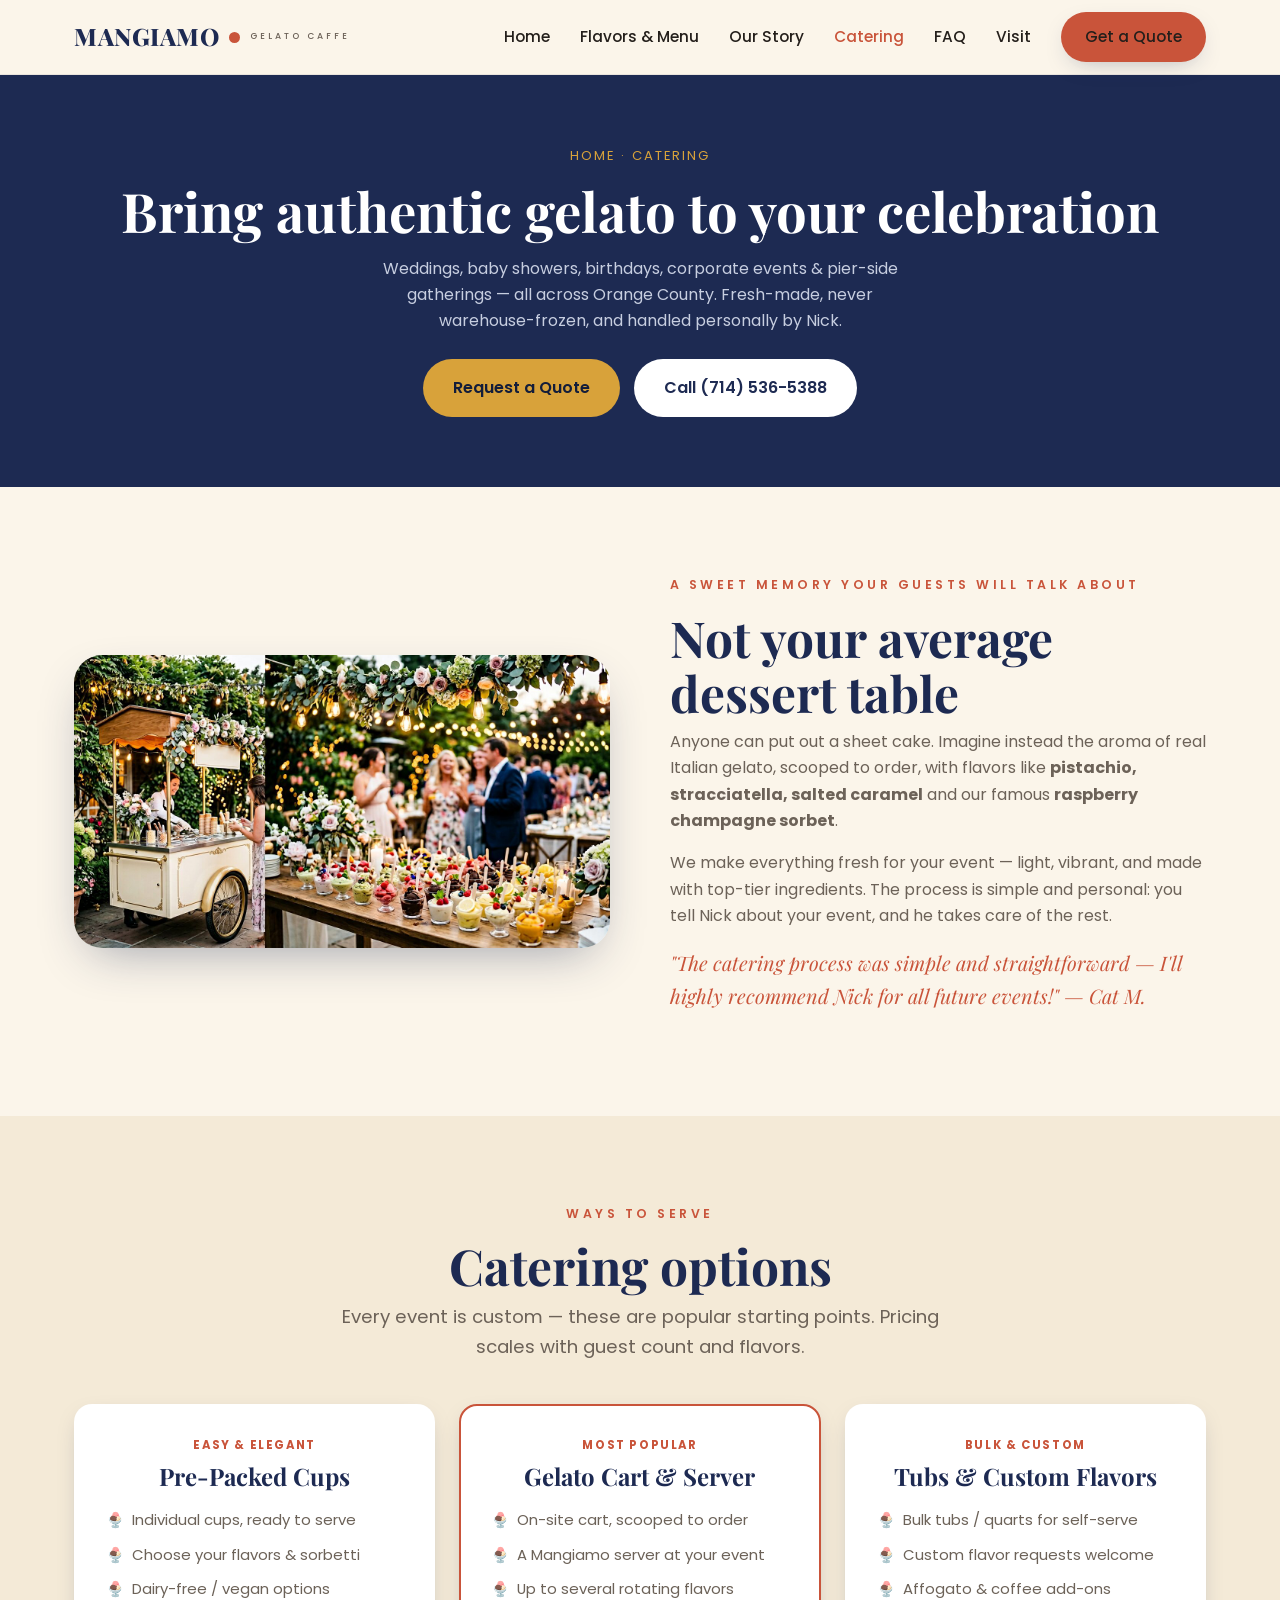
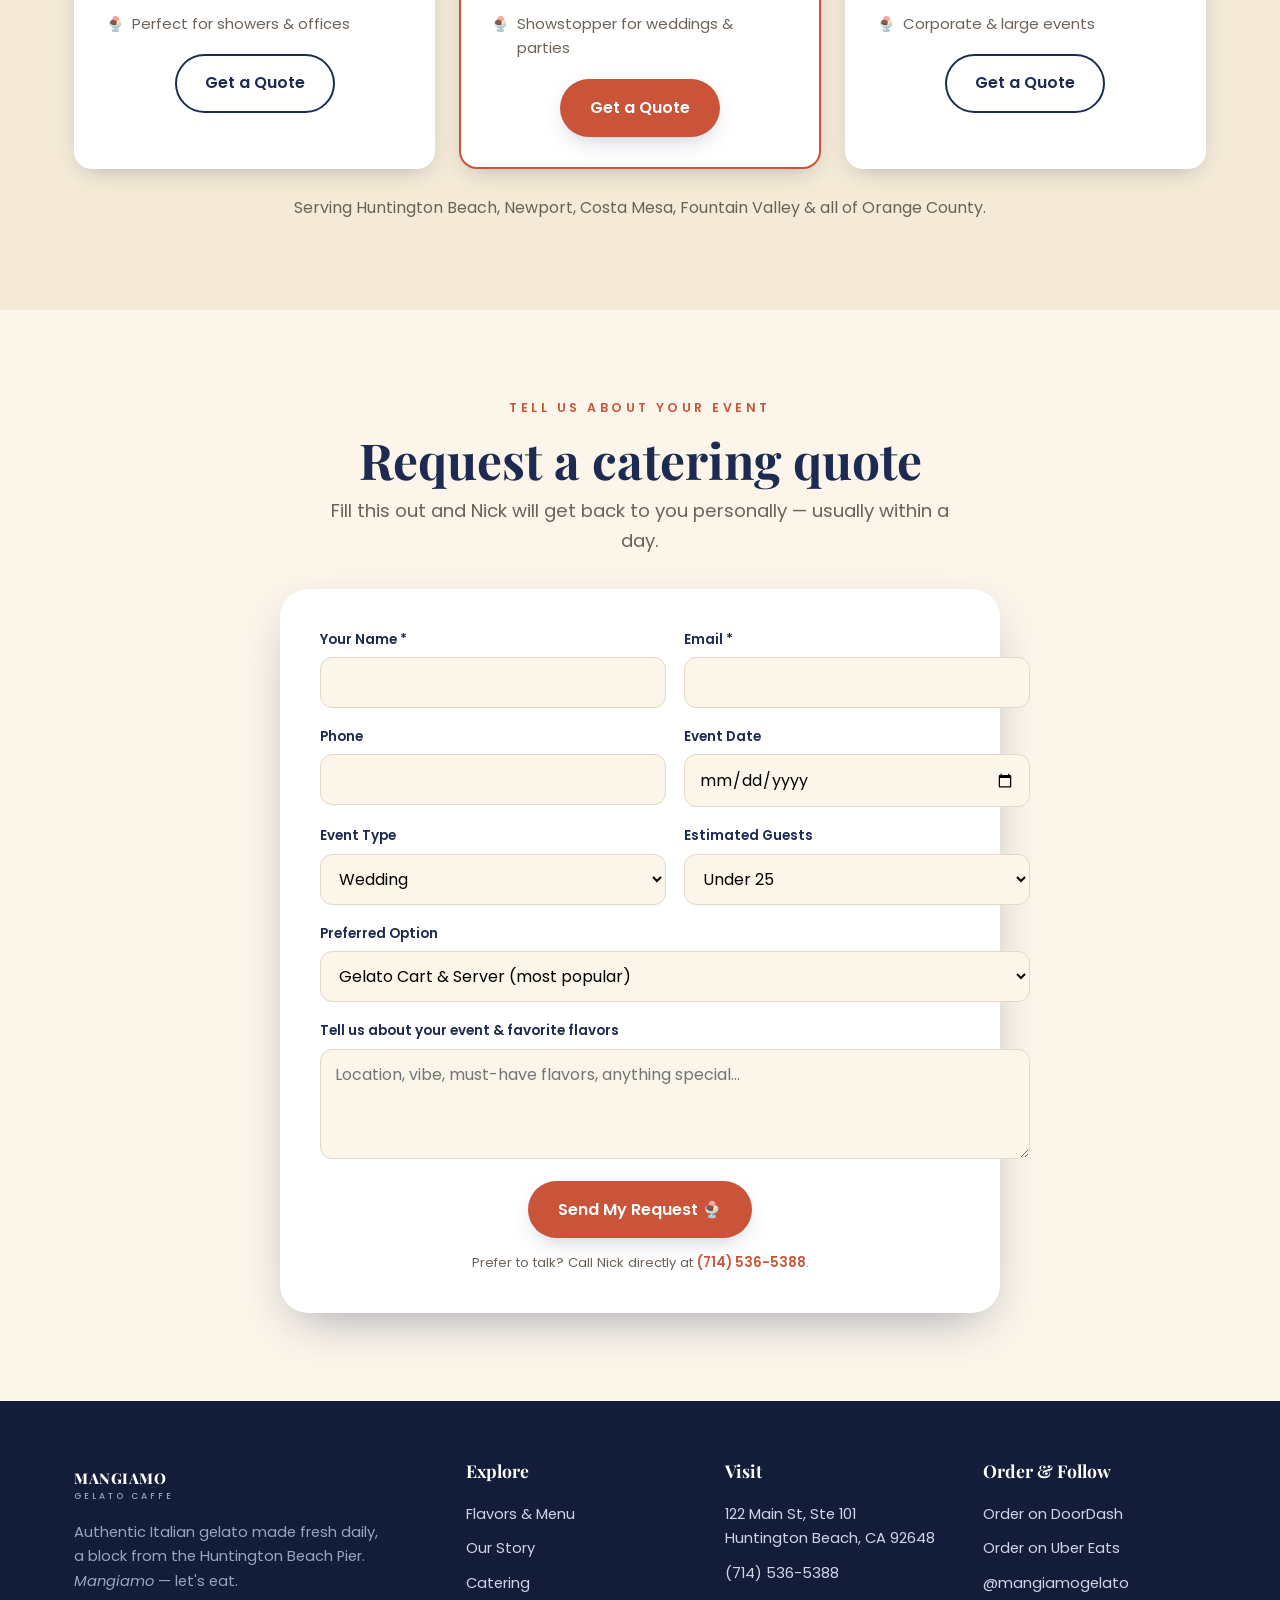
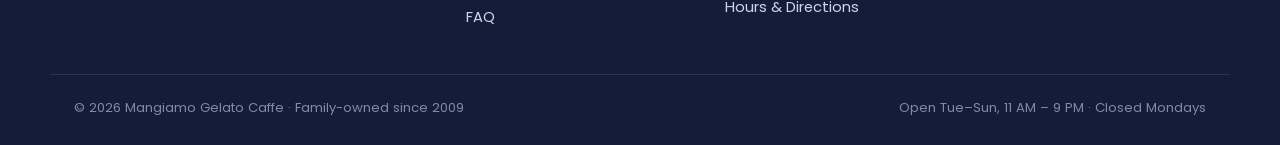
==== catering.html @ 9f04000f "Launch full multi-page Mangiamo Gelato Caffe website - Replace single landing page with 6-page site:" ====
<!DOCTYPE html>
<html lang="en">
<head>
<meta charset="UTF-8">
<meta name="viewport" content="width=device-width, initial-scale=1.0">
<title>Gelato Catering in Orange County | Mangiamo Gelato Caffe</title>
<link rel="icon" href="data:image/svg+xml,%3Csvg xmlns=%22http://www.w3.org/2000/svg%22 viewBox=%220 0 100 100%22%3E%3Ctext y=%22.9em%22 font-size=%2290%22%3E%F0%9F%8D%A6%3C/text%3E%3C/svg%3E">
<meta name="description" content="Authentic Italian gelato catering for weddings, baby showers, birthdays & corporate events across Orange County. Gelato carts, packaged cups & sorbetto. Request a quote — Nick handles every order personally.">
<link rel="preconnect" href="https://fonts.googleapis.com">
<link rel="preconnect" href="https://fonts.gstatic.com" crossorigin>
<link href="https://fonts.googleapis.com/css2?family=Playfair+Display:ital,wght@0,500;0,700;0,800;1,500;1,600&family=Poppins:wght@400;500;600&display=swap" rel="stylesheet">
<link rel="stylesheet" href="css/style.css">
</head>
<body>

<header class="nav">
  <div class="container nav__inner">
    <a href="index.html" class="brand">MANGIAMO<span class="dot"></span><small>Gelato Caffe</small></a>
    <nav class="nav__links">
      <a href="index.html">Home</a>
      <a href="flavors.html">Flavors &amp; Menu</a>
      <a href="story.html">Our Story</a>
      <a href="catering.html" class="active">Catering</a>
      <a href="faq.html">FAQ</a>
      <a href="visit.html">Visit</a>
      <a href="#quote" class="btn btn--primary nav__cta">Get a Quote</a>
    </nav>
    <button class="nav__toggle" aria-label="Menu"><span></span><span></span><span></span></button>
  </div>
</header>

<section class="pagehero" style="padding-bottom:70px">
  <div class="container">
    <div class="crumbs">Home · Catering</div>
    <h1>Bring authentic gelato to your celebration</h1>
    <p>Weddings, baby showers, birthdays, corporate events &amp; pier-side gatherings — all across Orange County. Fresh-made, never warehouse-frozen, and handled personally by Nick.</p>
    <div class="hero__actions" style="justify-content:center;margin-top:24px">
      <a href="#quote" class="btn btn--gold">Request a Quote</a>
      <a href="tel:+17145365388" class="btn btn--light">Call (714) 536-5388</a>
    </div>
  </div>
</section>

<!-- INTRO SPLIT -->
<section class="section">
  <div class="container split">
    <div class="split__media reveal"><img src="assets/catering.jpg" alt="Gelato catering spread at an event"></div>
    <div class="reveal">
      <span class="eyebrow">A Sweet Memory Your Guests Will Talk About</span>
      <h2 class="title">Not your average dessert table</h2>
      <p>Anyone can put out a sheet cake. Imagine instead the aroma of real Italian gelato, scooped to order, with flavors like <strong>pistachio, stracciatella, salted caramel</strong> and our famous <strong>raspberry champagne sorbet</strong>.</p>
      <p>We make everything fresh for your event — light, vibrant, and made with top-tier ingredients. The process is simple and personal: you tell Nick about your event, and he takes care of the rest.</p>
      <p class="signature">"The catering process was simple and straightforward — I'll highly recommend Nick for all future events!" — Cat M.</p>
    </div>
  </div>
</section>

<!-- PACKAGES -->
<section class="section bg-cream2">
  <div class="container center">
    <span class="eyebrow">Ways to Serve</span>
    <h2 class="title">Catering options</h2>
    <p class="lead">Every event is custom — these are popular starting points. Pricing scales with guest count and flavors.</p>
    <div class="packages">
      <div class="pkg reveal">
        <div class="pkg__tag">Easy &amp; Elegant</div>
        <h3>Pre-Packed Cups</h3>
        <ul>
          <li>Individual cups, ready to serve</li>
          <li>Choose your flavors &amp; sorbetti</li>
          <li>Dairy-free / vegan options</li>
          <li>Perfect for showers &amp; offices</li>
        </ul>
        <a href="#quote" class="btn btn--ghost">Get a Quote</a>
      </div>
      <div class="pkg feature reveal">
        <div class="pkg__tag">Most Popular</div>
        <h3>Gelato Cart &amp; Server</h3>
        <ul>
          <li>On-site cart, scooped to order</li>
          <li>A Mangiamo server at your event</li>
          <li>Up to several rotating flavors</li>
          <li>Showstopper for weddings &amp; parties</li>
        </ul>
        <a href="#quote" class="btn btn--primary">Get a Quote</a>
      </div>
      <div class="pkg reveal">
        <div class="pkg__tag">Bulk &amp; Custom</div>
        <h3>Tubs &amp; Custom Flavors</h3>
        <ul>
          <li>Bulk tubs / quarts for self-serve</li>
          <li>Custom flavor requests welcome</li>
          <li>Affogato &amp; coffee add-ons</li>
          <li>Corporate &amp; large events</li>
        </ul>
        <a href="#quote" class="btn btn--ghost">Get a Quote</a>
      </div>
    </div>
    <p class="center" style="margin-top:26px;color:var(--muted)">Serving Huntington Beach, Newport, Costa Mesa, Fountain Valley &amp; all of Orange County.</p>
  </div>
</section>

<!-- QUOTE FORM -->
<section class="section" id="quote">
  <div class="container">
    <div class="center" style="margin-bottom:32px">
      <span class="eyebrow">Tell Us About Your Event</span>
      <h2 class="title">Request a catering quote</h2>
      <p class="lead">Fill this out and Nick will get back to you personally — usually within a day.</p>
    </div>
    <div class="form-wrap">
      <form id="cateringForm">
        <div class="form-grid">
          <div class="field"><label for="name">Your Name *</label><input id="name" name="name" type="text" required></div>
          <div class="field"><label for="email">Email *</label><input id="email" name="email" type="email" required></div>
          <div class="field"><label for="phone">Phone</label><input id="phone" name="phone" type="tel"></div>
          <div class="field"><label for="date">Event Date</label><input id="date" name="date" type="date"></div>
          <div class="field"><label for="type">Event Type</label>
            <select id="type" name="type">
              <option>Wedding</option><option>Baby Shower</option><option>Birthday</option>
              <option>Corporate Event</option><option>Graduation</option><option>Other Celebration</option>
            </select>
          </div>
          <div class="field"><label for="guests">Estimated Guests</label>
            <select id="guests" name="guests">
              <option>Under 25</option><option>25–50</option><option>50–100</option><option>100–200</option><option>200+</option>
            </select>
          </div>
          <div class="field full"><label for="option">Preferred Option</label>
            <select id="option" name="option">
              <option>Gelato Cart &amp; Server (most popular)</option>
              <option>Pre-Packed Cups</option>
              <option>Bulk Tubs / Custom</option>
              <option>Not sure — help me decide</option>
            </select>
          </div>
          <div class="field full"><label for="message">Tell us about your event &amp; favorite flavors</label>
            <textarea id="message" name="message" placeholder="Location, vibe, must-have flavors, anything special…"></textarea></div>
        </div>
        <div style="text-align:center;margin-top:22px">
          <button type="submit" class="btn btn--primary">Send My Request 🍨</button>
        </div>
        <p class="form-note">Prefer to talk? Call Nick directly at <a href="tel:+17145365388" style="color:var(--terracotta);font-weight:600">(714) 536-5388</a>.</p>
        <div class="form-success" id="formSuccess">🎉 Grazie! Your request has been sent. Nick will reach out personally to plan your event. <em>(Demo form — connect to email/CRM to go live.)</em></div>
      </form>
    </div>
  </div>
</section>

<footer class="footer">
  <div class="container footer__grid">
    <div>
      <a href="index.html" class="brand">MANGIAMO<span class="dot"></span><small>Gelato Caffe</small></a>
      <p>Authentic Italian gelato made fresh daily, a block from the Huntington Beach Pier. <em>Mangiamo</em> — let's eat.</p>
    </div>
    <div><h4>Explore</h4>
      <a href="flavors.html">Flavors &amp; Menu</a><a href="story.html">Our Story</a>
      <a href="catering.html">Catering</a><a href="faq.html">FAQ</a></div>
    <div><h4>Visit</h4>
      <a href="https://maps.google.com/?q=Mangiamo+Gelato+Caffe+122+Main+St+Huntington+Beach">122 Main St, Ste 101<br>Huntington Beach, CA 92648</a>
      <a href="tel:+17145365388">(714) 536-5388</a><a href="visit.html">Hours &amp; Directions</a></div>
    <div><h4>Order &amp; Follow</h4>
      <a href="https://www.doordash.com/store/mangiamo-gelato-caffe-huntington-beach-37883809/" target="_blank" rel="noopener">Order on DoorDash</a>
      <a href="https://www.ubereats.com/" target="_blank" rel="noopener">Order on Uber Eats</a>
      <a href="https://instagram.com/mangiamogelato" target="_blank" rel="noopener">@mangiamogelato</a></div>
  </div>
  <div class="container footer__bottom">
    <span>© 2026 Mangiamo Gelato Caffe · Family-owned since 2009</span>
    <span>Open Tue–Sun, 11 AM – 9 PM · Closed Mondays</span>
  </div>
</footer>

<script src="js/main.js"></script>
</body>
</html>
---- css/style.css ----
/* ===================================================================
   MANGIAMO GELATO CAFFE — Design System
   Hivemind Brand Eng. · "Authentic Italian gelato, made fresh daily,
   a block from the pier."
   =================================================================== */

:root{
  /* Brand palette */
  --navy:#1d2a52;          /* from the storefront wordmark */
  --navy-deep:#131d3a;
  --terracotta:#c9543a;    /* warm Italian terracotta */
  --terracotta-dark:#a83f2a;
  --pistachio:#8aa05a;
  --pistachio-soft:#aebd86;
  --cream:#fbf5ea;
  --cream-2:#f4ead7;
  --gold:#d8a23a;
  --ink:#241f1b;
  --muted:#6c6258;
  --white:#ffffff;
  --shadow:0 18px 50px -18px rgba(29,42,82,.45);
  --shadow-sm:0 8px 24px -10px rgba(29,42,82,.35);
  --radius:18px;
  --radius-lg:28px;
  --maxw:1180px;
  --serif:"Playfair Display", Georgia, "Times New Roman", serif;
  --sans:"Poppins", "Segoe UI", system-ui, -apple-system, sans-serif;
}

*{box-sizing:border-box;margin:0;padding:0}
html{scroll-behavior:smooth}
body{
  font-family:var(--sans);
  color:var(--ink);
  background:var(--cream);
  line-height:1.65;
  -webkit-font-smoothing:antialiased;
  overflow-x:hidden;
}
img{max-width:100%;display:block}
a{color:inherit;text-decoration:none}
h1,h2,h3,h4{font-family:var(--serif);line-height:1.12;color:var(--navy);font-weight:700}
.serif{font-family:var(--serif)}

/* layout helpers */
.container{width:100%;max-width:var(--maxw);margin:0 auto;padding:0 24px}
.section{padding:88px 0}
.section--tight{padding:56px 0}
.center{text-align:center}
.eyebrow{
  font-size:.78rem;letter-spacing:.28em;text-transform:uppercase;
  font-weight:600;color:var(--terracotta);margin-bottom:14px;display:block;
}
.lead{font-size:1.15rem;color:var(--muted);max-width:60ch}
.center .lead{margin-left:auto;margin-right:auto}
h2.title{font-size:clamp(2rem,4.4vw,3.1rem);margin-bottom:8px}
h3{font-size:1.4rem}

/* buttons */
.btn{
  display:inline-flex;align-items:center;gap:.5em;
  padding:14px 28px;border-radius:50px;font-weight:600;font-size:1rem;
  cursor:pointer;border:2px solid transparent;transition:.25s ease;
  font-family:var(--sans);
}
.btn--primary{background:var(--terracotta);color:#fff;box-shadow:var(--shadow-sm)}
.btn--primary:hover{background:var(--terracotta-dark);transform:translateY(-2px)}
.btn--navy{background:var(--navy);color:#fff}
.btn--navy:hover{background:var(--navy-deep);transform:translateY(-2px)}
.btn--ghost{background:transparent;color:var(--navy);border-color:var(--navy)}
.btn--ghost:hover{background:var(--navy);color:#fff}
.btn--light{background:#fff;color:var(--navy)}
.btn--light:hover{transform:translateY(-2px);box-shadow:var(--shadow-sm)}
.btn--gold{background:var(--gold);color:var(--navy-deep)}
.btn--gold:hover{filter:brightness(1.05);transform:translateY(-2px)}

/* ===== NAV ===== */
.nav{
  position:sticky;top:0;z-index:50;
  background:rgba(251,245,234,.92);backdrop-filter:blur(10px);
  border-bottom:1px solid rgba(29,42,82,.08);
}
.nav__inner{display:flex;align-items:center;justify-content:space-between;height:74px}
.brand{display:flex;align-items:center;gap:10px;font-family:var(--serif);font-weight:800;
  font-size:1.5rem;color:var(--navy);letter-spacing:.5px}
.brand .dot{width:11px;height:11px;border-radius:50%;background:var(--terracotta)}
.brand small{display:block;font-family:var(--sans);font-weight:500;font-size:.55rem;
  letter-spacing:.34em;color:var(--muted);text-transform:uppercase;margin-top:-2px}
.nav__links{display:flex;align-items:center;gap:30px}
.nav__links a{font-weight:500;font-size:.96rem;color:var(--ink);transition:color .2s}
.nav__links a:hover,.nav__links a.active{color:var(--terracotta)}
.nav__cta{padding:10px 22px;font-size:.9rem}
.nav__toggle{display:none;background:none;border:0;cursor:pointer;flex-direction:column;gap:5px}
.nav__toggle span{width:26px;height:2.5px;background:var(--navy);border-radius:2px;transition:.3s}

/* ===== HERO ===== */
.hero{
  position:relative;min-height:92vh;display:flex;align-items:center;
  color:#fff;overflow:hidden;
}
.hero__bg{position:absolute;inset:0;z-index:-2}
.hero__bg img{width:100%;height:100%;object-fit:cover}
.hero__bg::after{content:"";position:absolute;inset:0;
  background:linear-gradient(100deg,rgba(19,29,58,.82) 0%,rgba(19,29,58,.45) 45%,rgba(19,29,58,.12) 100%)}
.hero__content{max-width:640px;padding:40px 0}
.hero .eyebrow{color:var(--gold)}
.hero h1{color:#fff;font-size:clamp(2.6rem,6vw,4.6rem);line-height:1.04;text-shadow:0 4px 30px rgba(0,0,0,.3)}
.hero h1 em{font-style:italic;color:var(--gold)}
.hero p{font-size:1.2rem;margin:22px 0 32px;max-width:50ch;color:#f3ede2}
.hero__actions{display:flex;gap:14px;flex-wrap:wrap}
.hero__badge{position:absolute;right:36px;bottom:36px;z-index:3;
  background:rgba(251,245,234,.95);color:var(--navy);border-radius:50%;
  width:128px;height:128px;display:grid;place-items:center;text-align:center;
  font-family:var(--serif);font-weight:700;line-height:1.1;padding:14px;
  box-shadow:var(--shadow);transform:rotate(-8deg)}
.hero__badge b{display:block;font-size:1.8rem;color:var(--terracotta)}
.hero__badge span{font-size:.62rem;letter-spacing:.18em;text-transform:uppercase;
  font-family:var(--sans);color:var(--muted);font-weight:600}

/* ===== STRIP / value props ===== */
.valuestrip{background:var(--navy);color:#fff}
.valuestrip .container{display:grid;grid-template-columns:repeat(4,1fr);gap:20px;
  padding-top:38px;padding-bottom:38px}
.vp{text-align:center;padding:8px}
.vp .ico{font-size:1.8rem;display:block;margin-bottom:8px}
.vp b{display:block;font-family:var(--serif);font-size:1.05rem;margin-bottom:2px}
.vp span{font-size:.86rem;color:#c7cee0}

/* ===== generic two-col ===== */
.split{display:grid;grid-template-columns:1fr 1fr;gap:60px;align-items:center}
.split img{border-radius:var(--radius-lg);box-shadow:var(--shadow)}
.split__media{position:relative}
.split p{margin-bottom:16px;color:var(--muted)}
.split .signature{font-family:var(--serif);font-style:italic;color:var(--terracotta);font-size:1.25rem;margin-top:10px}

/* ===== flavors / cards ===== */
.bg-cream2{background:var(--cream-2)}
.grid-cards{display:grid;grid-template-columns:repeat(3,1fr);gap:26px;margin-top:44px}
.card{background:#fff;border-radius:var(--radius);overflow:hidden;box-shadow:var(--shadow-sm);
  transition:.3s;border:1px solid rgba(29,42,82,.06)}
.card:hover{transform:translateY(-6px);box-shadow:var(--shadow)}
.card__body{padding:24px}
.card h3{margin-bottom:8px}
.card p{color:var(--muted);font-size:.95rem}
.card .pill{display:inline-block;font-size:.72rem;letter-spacing:.12em;text-transform:uppercase;
  font-weight:600;color:var(--terracotta);background:#fbe9e4;padding:5px 12px;border-radius:50px;margin-bottom:12px}

/* flavor chips */
.flavorgrid{display:grid;grid-template-columns:repeat(auto-fill,minmax(190px,1fr));gap:14px;margin-top:36px}
.flavor{display:flex;align-items:center;gap:12px;background:#fff;border-radius:14px;padding:14px 16px;
  box-shadow:var(--shadow-sm);border-left:5px solid var(--pistachio);transition:.2s}
.flavor:hover{transform:translateX(4px)}
.flavor .swatch{width:30px;height:30px;border-radius:50%;flex:0 0 auto;box-shadow:inset 0 0 0 2px rgba(255,255,255,.5)}
.flavor b{font-size:.98rem;color:var(--navy)}
.flavor small{display:block;color:var(--muted);font-size:.78rem}
.tagrow{display:flex;gap:10px;flex-wrap:wrap;justify-content:center;margin-top:28px}
.tag{background:#fff;border:1px solid rgba(29,42,82,.12);border-radius:50px;padding:8px 18px;
  font-size:.85rem;font-weight:500;color:var(--navy)}

/* ===== quote / story band ===== */
.band{background:var(--navy);color:#fff;text-align:center}
.band h2{color:#fff}
.band .quote{font-family:var(--serif);font-style:italic;font-size:clamp(1.4rem,3vw,2.1rem);
  max-width:24ch;margin:0 auto;line-height:1.3}
.band .quote span{color:var(--gold)}
.band cite{display:block;margin-top:20px;font-style:normal;color:#c7cee0;letter-spacing:.1em;font-size:.9rem}

/* ===== reviews ===== */
.reviews{display:grid;grid-template-columns:repeat(3,1fr);gap:24px;margin-top:42px}
.review{background:#fff;border-radius:var(--radius);padding:28px;box-shadow:var(--shadow-sm)}
.review .stars{color:var(--gold);letter-spacing:2px;margin-bottom:12px}
.review p{font-style:italic;color:var(--ink);margin-bottom:14px}
.review b{color:var(--navy)}
.rating-summary{display:flex;gap:36px;justify-content:center;flex-wrap:wrap;margin-top:30px}
.rating-summary div{text-align:center}
.rating-summary b{font-family:var(--serif);font-size:2.2rem;color:var(--terracotta);display:block}
.rating-summary span{font-size:.85rem;color:var(--muted)}

/* ===== CTA banner ===== */
.cta-banner{position:relative;color:#fff;text-align:center;overflow:hidden}
.cta-banner__bg{position:absolute;inset:0;z-index:-2}
.cta-banner__bg img{width:100%;height:100%;object-fit:cover}
.cta-banner__bg::after{content:"";position:absolute;inset:0;background:rgba(19,29,58,.72)}
.cta-banner h2{color:#fff;font-size:clamp(2rem,4vw,3rem)}
.cta-banner p{color:#f0e9dd;max-width:52ch;margin:14px auto 28px}
.cta-banner .hero__actions{justify-content:center}

/* ===== page hero (subpages) ===== */
.pagehero{background:var(--navy);color:#fff;padding:70px 0 60px;text-align:center;position:relative}
.pagehero h1{color:#fff;font-size:clamp(2.2rem,5vw,3.4rem)}
.pagehero p{color:#c7cee0;max-width:56ch;margin:14px auto 0}
.crumbs{font-size:.82rem;color:var(--gold);letter-spacing:.14em;text-transform:uppercase;margin-bottom:14px}

/* ===== story timeline ===== */
.timeline{max-width:760px;margin:40px auto 0;position:relative;padding-left:34px}
.timeline::before{content:"";position:absolute;left:8px;top:6px;bottom:6px;width:3px;
  background:linear-gradient(var(--terracotta),var(--pistachio))}
.tl-item{position:relative;padding:0 0 34px 28px}
.tl-item::before{content:"";position:absolute;left:-30px;top:4px;width:18px;height:18px;border-radius:50%;
  background:var(--terracotta);box-shadow:0 0 0 5px var(--cream)}
.tl-item .yr{font-family:var(--serif);font-weight:700;color:var(--terracotta);font-size:1.1rem}
.tl-item h3{margin:2px 0 6px;font-size:1.25rem}
.tl-item p{color:var(--muted)}

/* ===== catering form ===== */
.form-wrap{background:#fff;border-radius:var(--radius-lg);box-shadow:var(--shadow);padding:40px;max-width:720px;margin:0 auto}
.form-grid{display:grid;grid-template-columns:1fr 1fr;gap:18px}
.field{display:flex;flex-direction:column;gap:6px}
.field.full{grid-column:1/-1}
.field label{font-size:.85rem;font-weight:600;color:var(--navy)}
.field input,.field select,.field textarea{
  font-family:var(--sans);font-size:1rem;padding:12px 14px;border:1.5px solid #e2d8c6;
  border-radius:12px;background:var(--cream);transition:.2s}
.field input:focus,.field select:focus,.field textarea:focus{outline:none;border-color:var(--terracotta);background:#fff}
.field textarea{resize:vertical;min-height:110px}
.form-note{font-size:.82rem;color:var(--muted);margin-top:14px;text-align:center}
.form-success{display:none;background:#eaf3e3;border:1.5px solid var(--pistachio);color:#3f5524;
  border-radius:14px;padding:18px;margin-top:18px;text-align:center;font-weight:500}

/* package cards */
.packages{display:grid;grid-template-columns:repeat(3,1fr);gap:24px;margin-top:42px}
.pkg{background:#fff;border-radius:var(--radius);padding:30px;box-shadow:var(--shadow-sm);text-align:center;
  border:2px solid transparent;transition:.3s}
.pkg.feature{border-color:var(--terracotta);transform:scale(1.03)}
.pkg .pkg__tag{font-size:.72rem;letter-spacing:.14em;text-transform:uppercase;color:var(--terracotta);font-weight:700}
.pkg h3{font-size:1.5rem;margin:8px 0}
.pkg ul{list-style:none;text-align:left;margin:18px 0;display:flex;flex-direction:column;gap:10px}
.pkg li{font-size:.93rem;color:var(--muted);padding-left:26px;position:relative}
.pkg li::before{content:"🍨";position:absolute;left:0}

/* ===== FAQ ===== */
.faq{max-width:820px;margin:36px auto 0}
.faq details{background:#fff;border-radius:14px;margin-bottom:14px;box-shadow:var(--shadow-sm);overflow:hidden}
.faq summary{cursor:pointer;padding:20px 24px;font-weight:600;color:var(--navy);font-size:1.05rem;
  list-style:none;display:flex;justify-content:space-between;align-items:center}
.faq summary::-webkit-details-marker{display:none}
.faq summary::after{content:"+";font-size:1.6rem;color:var(--terracotta);font-weight:400;transition:.2s}
.faq details[open] summary::after{transform:rotate(45deg)}
.faq .faq__body{padding:0 24px 22px;color:var(--muted)}

/* ===== visit / contact ===== */
.visit-grid{display:grid;grid-template-columns:1fr 1fr;gap:46px;align-items:start}
.info-card{background:#fff;border-radius:var(--radius);padding:30px;box-shadow:var(--shadow-sm);margin-bottom:22px}
.info-card h3{margin-bottom:14px}
.info-row{display:flex;gap:12px;margin-bottom:12px;align-items:flex-start}
.info-row .ico{font-size:1.2rem;flex:0 0 auto}
.info-row b{color:var(--navy)}
.hours-list{list-style:none}
.hours-list li{display:flex;justify-content:space-between;padding:7px 0;border-bottom:1px dashed #e6dcc9;font-size:.95rem}
.hours-list li.today{font-weight:700;color:var(--terracotta)}
.mapframe{width:100%;height:100%;min-height:420px;border:0;border-radius:var(--radius);box-shadow:var(--shadow-sm)}
.pier-note{background:var(--pistachio-soft);color:var(--navy-deep);border-radius:14px;padding:16px 20px;
  font-weight:600;display:flex;gap:10px;align-items:center;margin-bottom:22px}

/* delivery buttons */
.delivery-row{display:flex;gap:14px;flex-wrap:wrap;margin-top:18px}
.delivery-btn{display:flex;align-items:center;gap:8px;background:#fff;border:1.5px solid rgba(29,42,82,.14);
  border-radius:50px;padding:11px 22px;font-weight:600;color:var(--navy);transition:.2s}
.delivery-btn:hover{border-color:var(--terracotta);color:var(--terracotta);transform:translateY(-2px)}

/* ===== footer ===== */
.footer{background:var(--navy-deep);color:#cdd4e6;padding:60px 0 26px}
.footer__grid{display:grid;grid-template-columns:1.6fr 1fr 1fr 1fr;gap:36px}
.footer h4{color:#fff;font-family:var(--serif);margin-bottom:16px;font-size:1.1rem}
.footer a{display:block;padding:5px 0;color:#cdd4e6;font-size:.92rem;transition:.2s}
.footer a:hover{color:var(--gold)}
.footer .brand{color:#fff}
.footer .brand small{color:#9aa4c0}
.footer p{font-size:.92rem;color:#9aa4c0;margin-top:12px;max-width:34ch}
.footer__bottom{border-top:1px solid rgba(255,255,255,.1);margin-top:40px;padding-top:22px;
  display:flex;justify-content:space-between;flex-wrap:wrap;gap:10px;font-size:.82rem;color:#8089a8}

/* reveal animation */
.reveal{opacity:0;transform:translateY(28px);transition:opacity .7s ease,transform .7s ease}
.reveal.in{opacity:1;transform:none}

/* ===== responsive ===== */
@media(max-width:920px){
  .split,.visit-grid{grid-template-columns:1fr;gap:34px}
  .grid-cards,.reviews,.packages{grid-template-columns:1fr 1fr}
  .footer__grid{grid-template-columns:1fr 1fr}
  .valuestrip .container{grid-template-columns:1fr 1fr}
}
@media(max-width:680px){
  .nav__links{position:fixed;inset:74px 0 auto 0;background:var(--cream);flex-direction:column;
    padding:24px;gap:18px;border-bottom:1px solid rgba(0,0,0,.08);transform:translateY(-130%);
    transition:transform .3s ease;box-shadow:var(--shadow)}
  .nav__links.open{transform:none}
  .nav__toggle{display:flex}
  .grid-cards,.reviews,.packages,.form-grid{grid-template-columns:1fr}
  .pkg.feature{transform:none}
  .hero__badge{width:104px;height:104px;right:18px;bottom:18px}
  .section{padding:60px 0}
  .hero__actions .btn{flex:1 1 auto;justify-content:center}
}
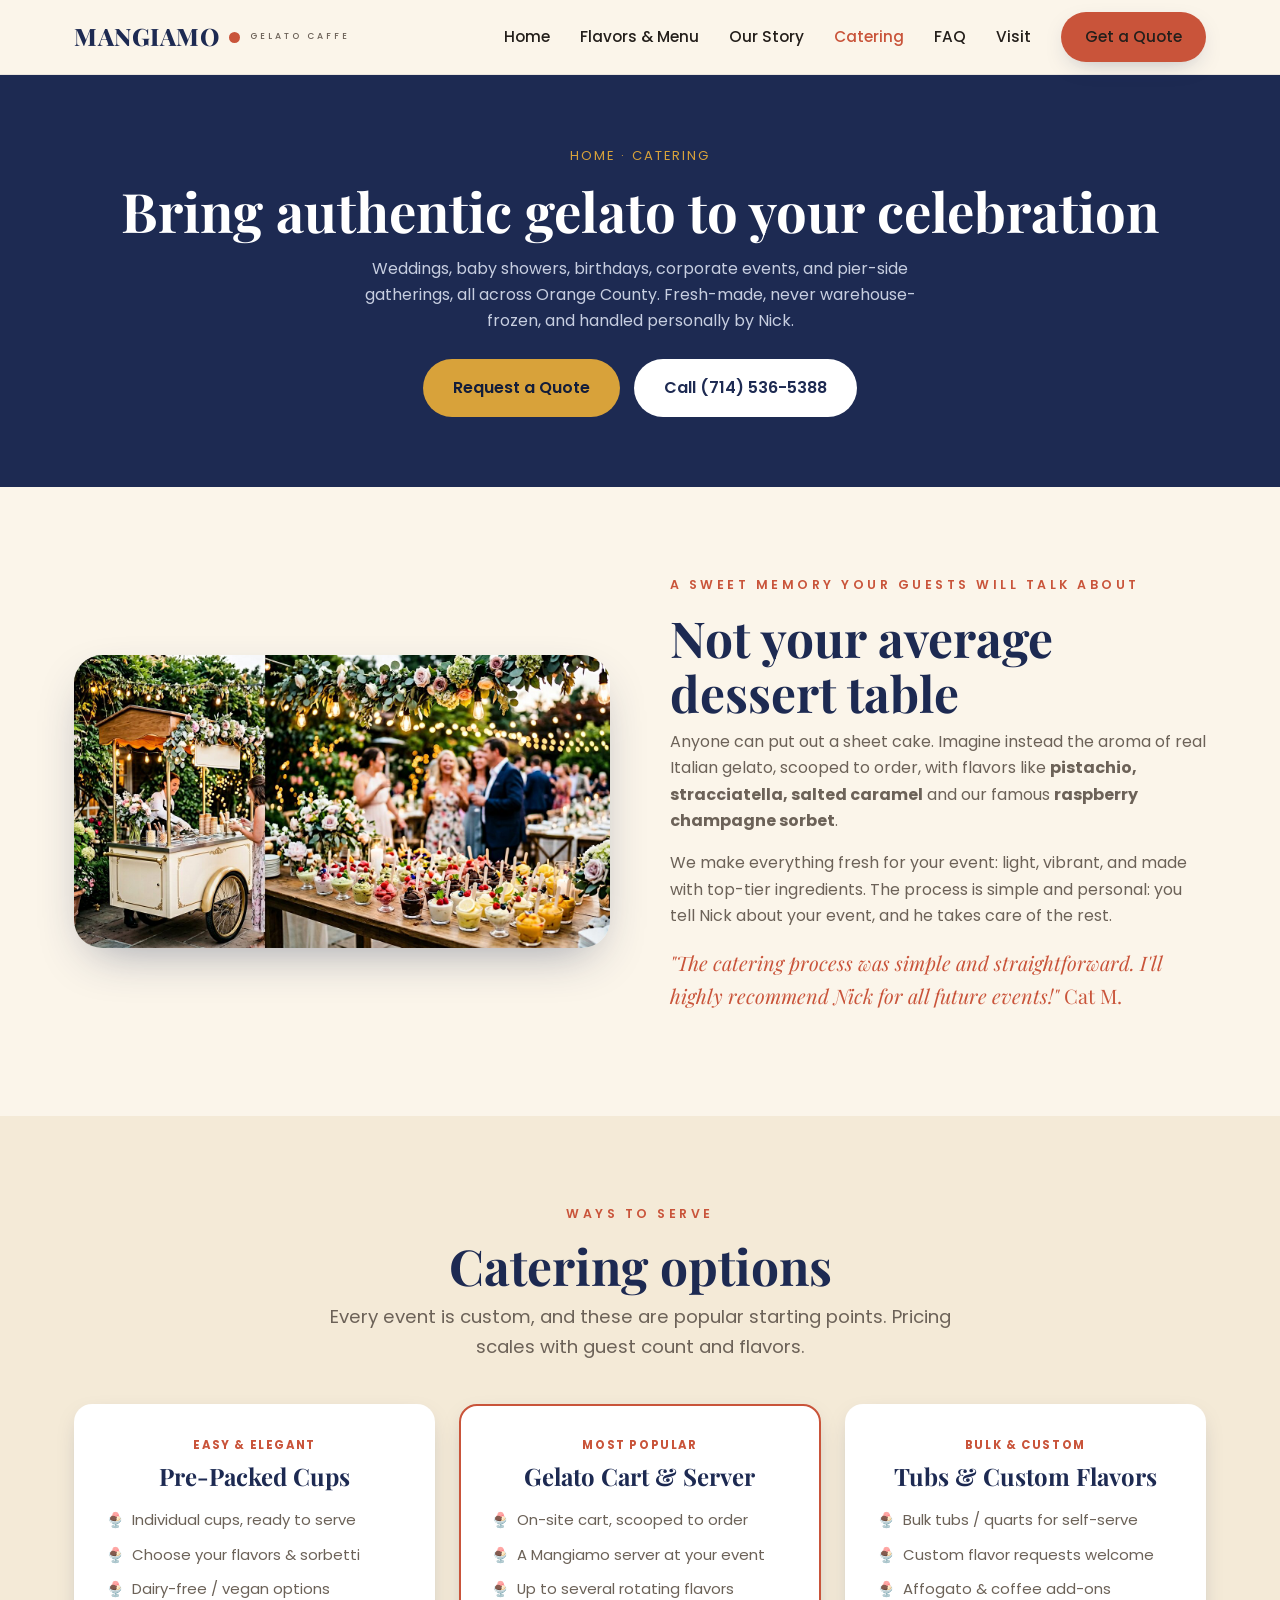
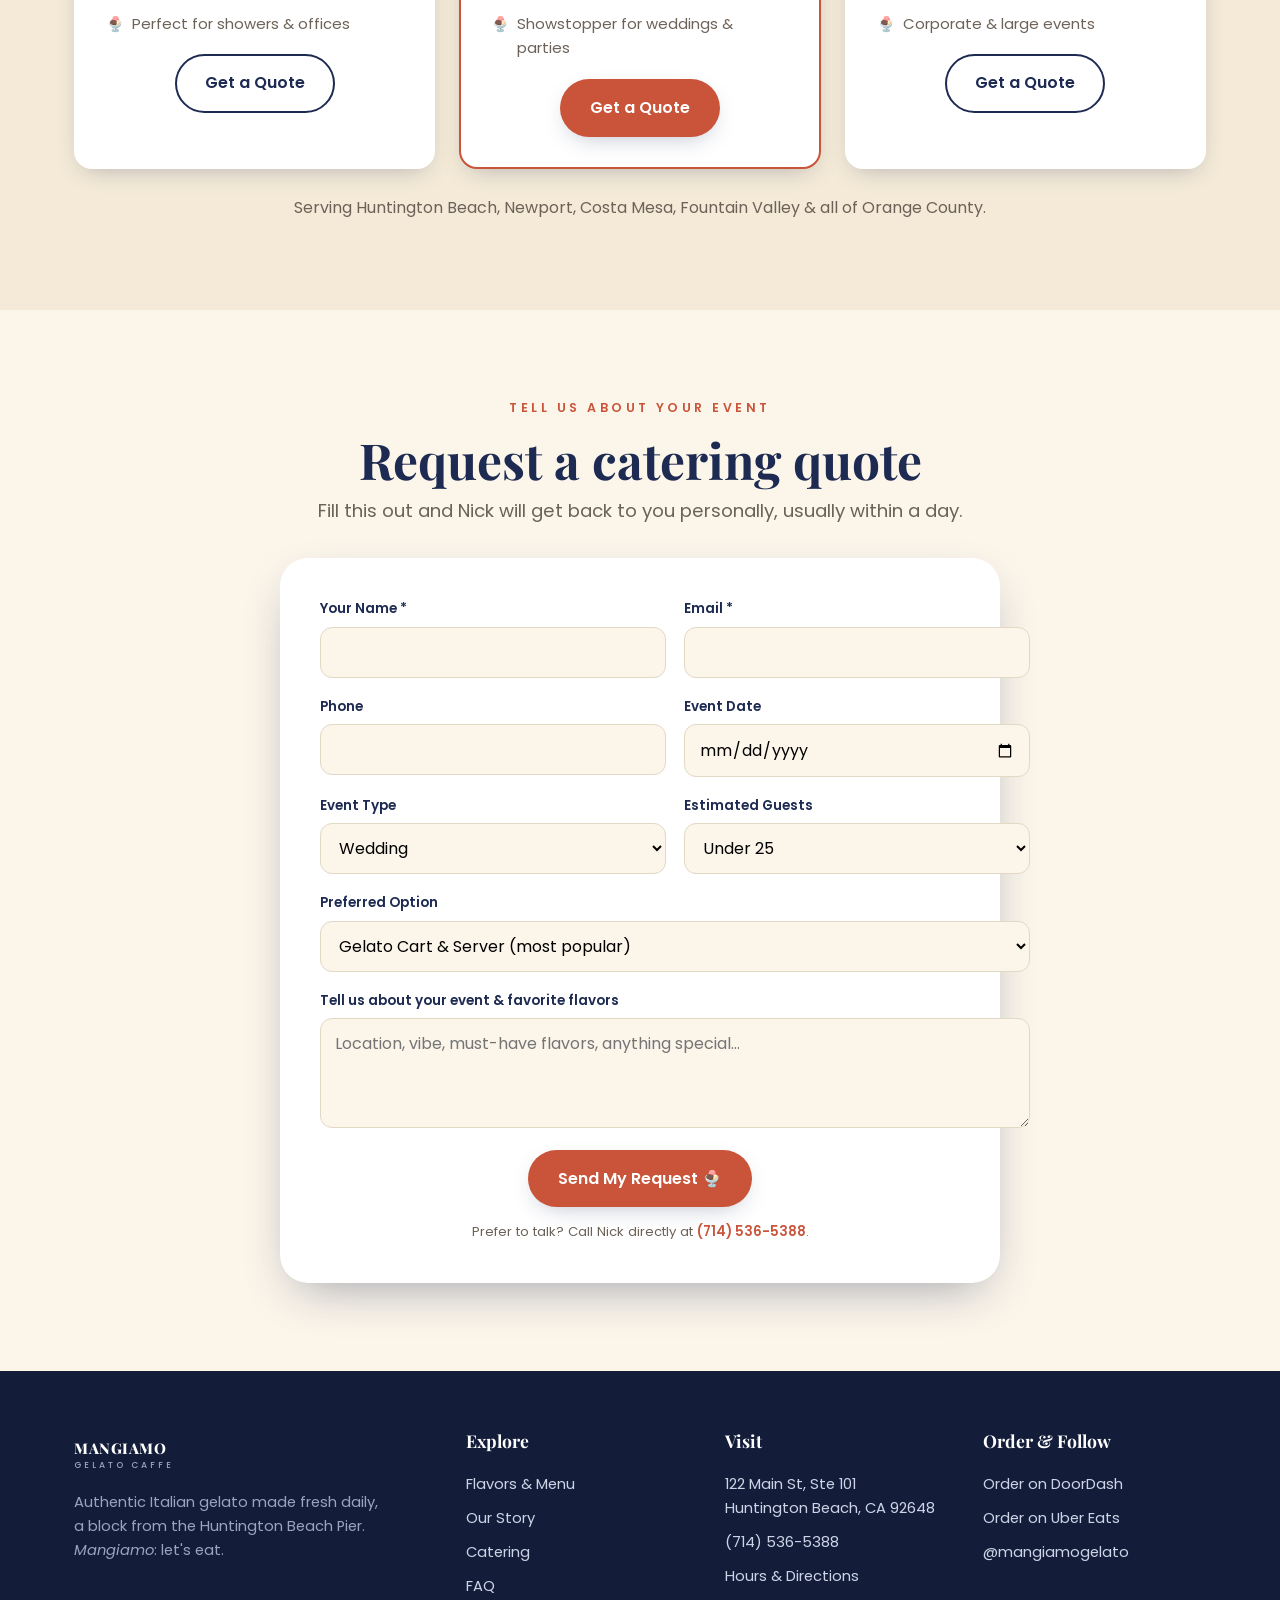
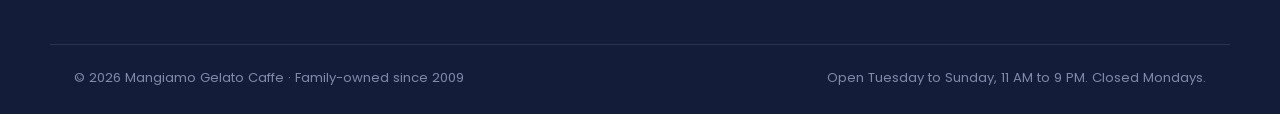
==== commit 22f9e8b4: "Copyedit: replace all em-dashes and en-dashes with proper grammar - Convert em-dash breaks into comm" ====
--- a/catering.html
+++ b/catering.html
@@ -5,7 +5,7 @@
 <meta name="viewport" content="width=device-width, initial-scale=1.0">
 <title>Gelato Catering in Orange County | Mangiamo Gelato Caffe</title>
 <link rel="icon" href="data:image/svg+xml,%3Csvg xmlns=%22http://www.w3.org/2000/svg%22 viewBox=%220 0 100 100%22%3E%3Ctext y=%22.9em%22 font-size=%2290%22%3E%F0%9F%8D%A6%3C/text%3E%3C/svg%3E">
-<meta name="description" content="Authentic Italian gelato catering for weddings, baby showers, birthdays & corporate events across Orange County. Gelato carts, packaged cups & sorbetto. Request a quote — Nick handles every order personally.">
+<meta name="description" content="Authentic Italian gelato catering for weddings, baby showers, birthdays & corporate events across Orange County. Gelato carts, packaged cups & sorbetto. Request a quote, and Nick handles every order personally.">
 <link rel="preconnect" href="https://fonts.googleapis.com">
 <link rel="preconnect" href="https://fonts.gstatic.com" crossorigin>
 <link href="https://fonts.googleapis.com/css2?family=Playfair+Display:ital,wght@0,500;0,700;0,800;1,500;1,600&family=Poppins:wght@400;500;600&display=swap" rel="stylesheet">
@@ -33,7 +33,7 @@
   <div class="container">
     <div class="crumbs">Home · Catering</div>
     <h1>Bring authentic gelato to your celebration</h1>
-    <p>Weddings, baby showers, birthdays, corporate events &amp; pier-side gatherings — all across Orange County. Fresh-made, never warehouse-frozen, and handled personally by Nick.</p>
+    <p>Weddings, baby showers, birthdays, corporate events, and pier-side gatherings, all across Orange County. Fresh-made, never warehouse-frozen, and handled personally by Nick.</p>
     <div class="hero__actions" style="justify-content:center;margin-top:24px">
       <a href="#quote" class="btn btn--gold">Request a Quote</a>
       <a href="tel:+17145365388" class="btn btn--light">Call (714) 536-5388</a>
@@ -49,8 +49,8 @@
       <span class="eyebrow">A Sweet Memory Your Guests Will Talk About</span>
       <h2 class="title">Not your average dessert table</h2>
       <p>Anyone can put out a sheet cake. Imagine instead the aroma of real Italian gelato, scooped to order, with flavors like <strong>pistachio, stracciatella, salted caramel</strong> and our famous <strong>raspberry champagne sorbet</strong>.</p>
-      <p>We make everything fresh for your event — light, vibrant, and made with top-tier ingredients. The process is simple and personal: you tell Nick about your event, and he takes care of the rest.</p>
-      <p class="signature">"The catering process was simple and straightforward — I'll highly recommend Nick for all future events!" — Cat M.</p>
+      <p>We make everything fresh for your event: light, vibrant, and made with top-tier ingredients. The process is simple and personal: you tell Nick about your event, and he takes care of the rest.</p>
+      <p class="signature">"The catering process was simple and straightforward. I'll highly recommend Nick for all future events!" <span style="font-style:normal">Cat M.</span></p>
     </div>
   </div>
 </section>
@@ -60,7 +60,7 @@
   <div class="container center">
     <span class="eyebrow">Ways to Serve</span>
     <h2 class="title">Catering options</h2>
-    <p class="lead">Every event is custom — these are popular starting points. Pricing scales with guest count and flavors.</p>
+    <p class="lead">Every event is custom, and these are popular starting points. Pricing scales with guest count and flavors.</p>
     <div class="packages">
       <div class="pkg reveal">
         <div class="pkg__tag">Easy &amp; Elegant</div>
@@ -106,7 +106,7 @@
     <div class="center" style="margin-bottom:32px">
       <span class="eyebrow">Tell Us About Your Event</span>
       <h2 class="title">Request a catering quote</h2>
-      <p class="lead">Fill this out and Nick will get back to you personally — usually within a day.</p>
+      <p class="lead">Fill this out and Nick will get back to you personally, usually within a day.</p>
     </div>
     <div class="form-wrap">
       <form id="cateringForm">
@@ -123,7 +123,7 @@
           </div>
           <div class="field"><label for="guests">Estimated Guests</label>
             <select id="guests" name="guests">
-              <option>Under 25</option><option>25–50</option><option>50–100</option><option>100–200</option><option>200+</option>
+              <option>Under 25</option><option>25 to 50</option><option>50 to 100</option><option>100 to 200</option><option>200+</option>
             </select>
           </div>
           <div class="field full"><label for="option">Preferred Option</label>
@@ -131,7 +131,7 @@
               <option>Gelato Cart &amp; Server (most popular)</option>
               <option>Pre-Packed Cups</option>
               <option>Bulk Tubs / Custom</option>
-              <option>Not sure — help me decide</option>
+              <option>Not sure, help me decide</option>
             </select>
           </div>
           <div class="field full"><label for="message">Tell us about your event &amp; favorite flavors</label>
@@ -141,7 +141,7 @@
           <button type="submit" class="btn btn--primary">Send My Request 🍨</button>
         </div>
         <p class="form-note">Prefer to talk? Call Nick directly at <a href="tel:+17145365388" style="color:var(--terracotta);font-weight:600">(714) 536-5388</a>.</p>
-        <div class="form-success" id="formSuccess">🎉 Grazie! Your request has been sent. Nick will reach out personally to plan your event. <em>(Demo form — connect to email/CRM to go live.)</em></div>
+        <div class="form-success" id="formSuccess">🎉 Grazie! Your request has been sent. Nick will reach out personally to plan your event. <em>(Demo form. Connect to email/CRM to go live.)</em></div>
       </form>
     </div>
   </div>
@@ -151,7 +151,7 @@
   <div class="container footer__grid">
     <div>
       <a href="index.html" class="brand">MANGIAMO<span class="dot"></span><small>Gelato Caffe</small></a>
-      <p>Authentic Italian gelato made fresh daily, a block from the Huntington Beach Pier. <em>Mangiamo</em> — let's eat.</p>
+      <p>Authentic Italian gelato made fresh daily, a block from the Huntington Beach Pier. <em>Mangiamo</em>: let's eat.</p>
     </div>
     <div><h4>Explore</h4>
       <a href="flavors.html">Flavors &amp; Menu</a><a href="story.html">Our Story</a>
@@ -166,7 +166,7 @@
   </div>
   <div class="container footer__bottom">
     <span>© 2026 Mangiamo Gelato Caffe · Family-owned since 2009</span>
-    <span>Open Tue–Sun, 11 AM – 9 PM · Closed Mondays</span>
+    <span>Open Tuesday to Sunday, 11 AM to 9 PM. Closed Mondays.</span>
   </div>
 </footer>
 
